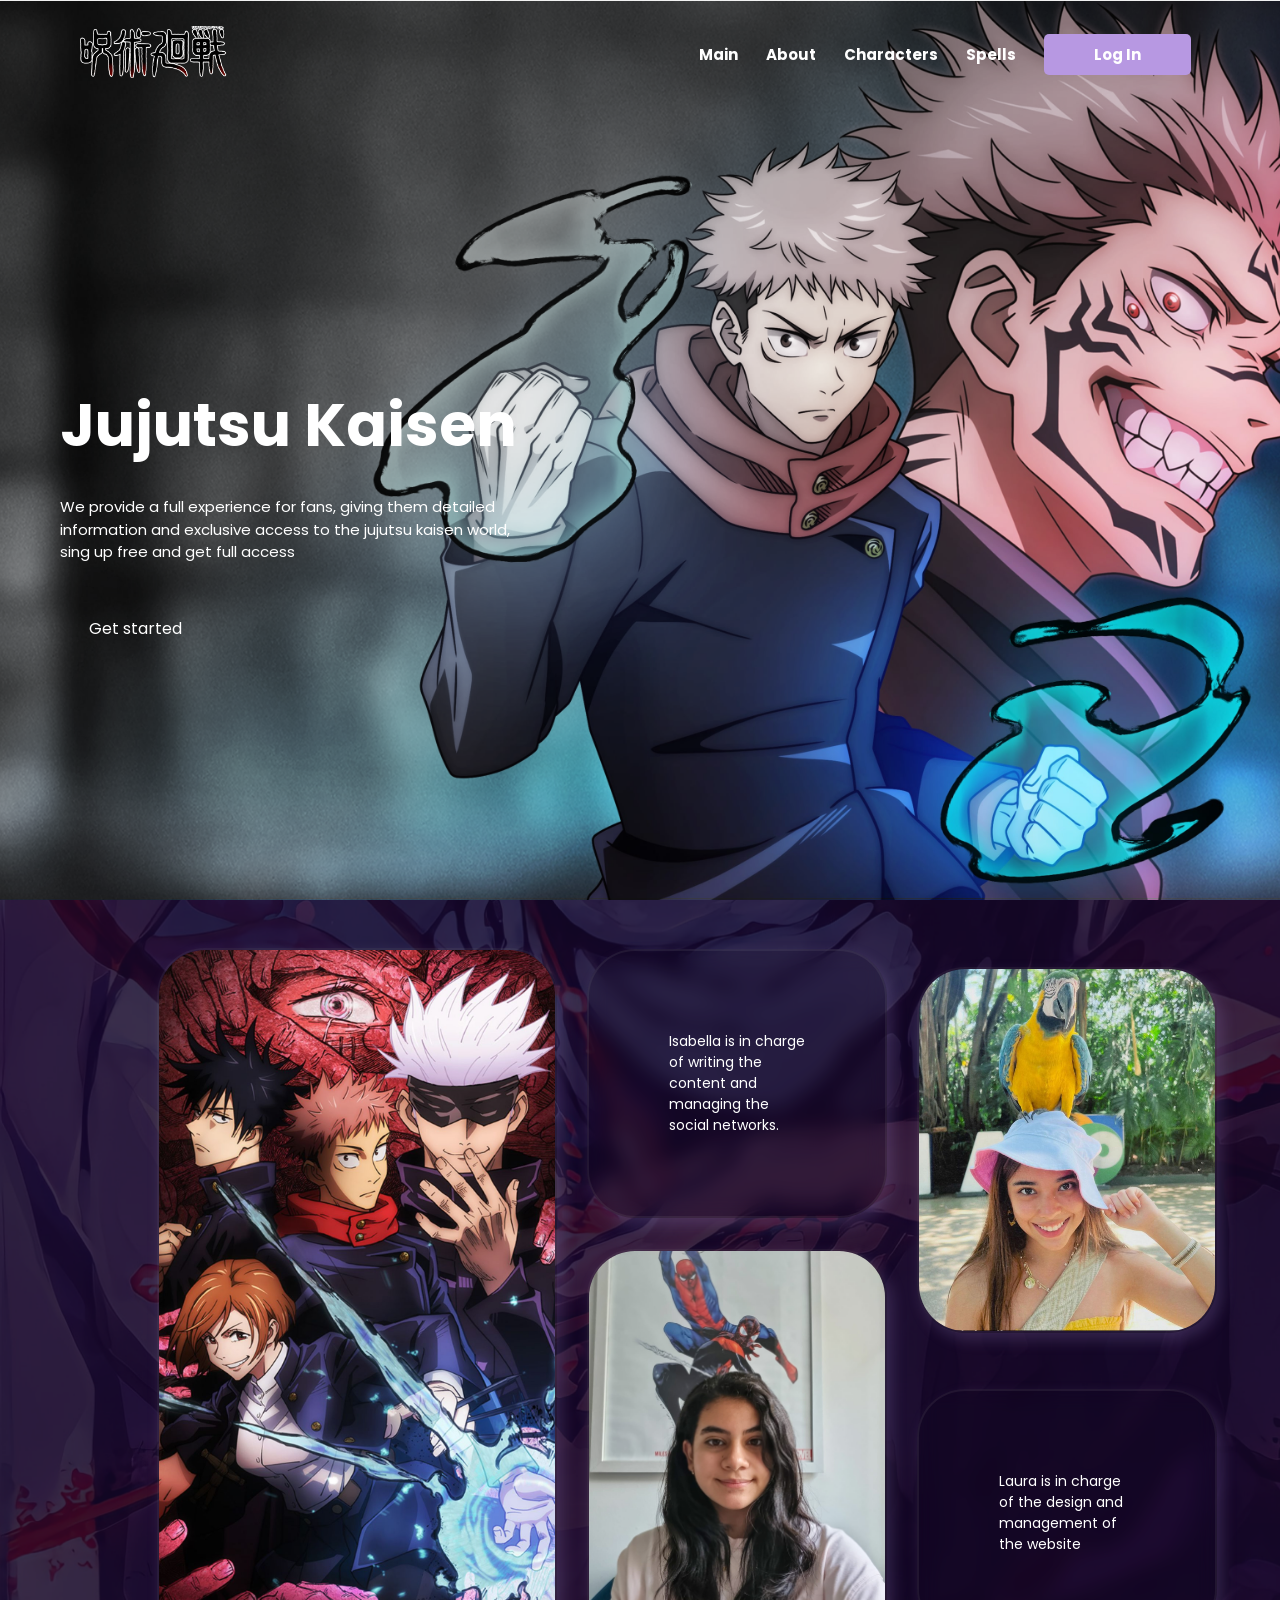
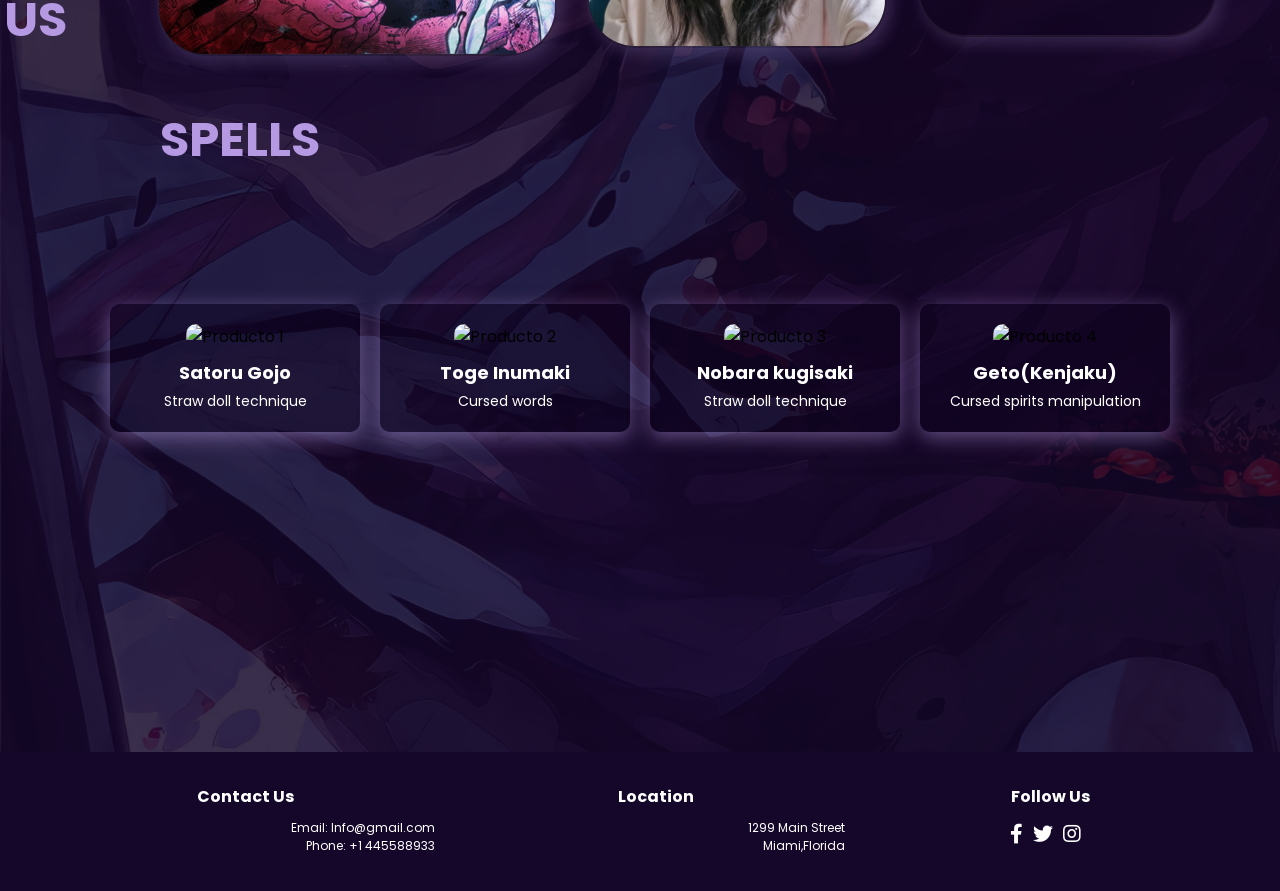
==== index.html @ 29f7ece4 "ver1" ====
<!DOCTYPE html>
<html lang="en">
<head>
    <meta charset="UTF-8">
    <meta name="viewport" content="width=device-width, initial-scale=1.0">
    <link rel="stylesheet" href="style.css">
    <link rel="stylesheet" href="https://cdnjs.cloudflare.com/ajax/libs/font-awesome/5.15.4/css/all.min.css">
    <link rel="preconnect" href="https://fonts.googleapis.com">
    <link rel="preconnect" href="https://fonts.gstatic.com" crossorigin>
    <link href="https://fonts.googleapis.com/css2?family=Barlow+Condensed:ital,wght@0,100;0,200;0,300;0,400;0,500;0,600;0,700;0,800;0,900;1,100;1,200;1,300;1,400;1,500;1,600;1,700;1,800;1,900&family=Concert+One&family=Libre+Franklin:ital,wght@0,100..900;1,100..900&family=Montserrat:ital,wght@0,100..900;1,100..900&family=Pacifico&family=Poppins:ital,wght@0,100;0,200;0,300;0,400;0,500;0,600;0,700;0,800;0,900;1,100;1,200;1,300;1,400;1,500;1,600;1,700;1,800;1,900&family=Roboto:ital,wght@0,100;0,300;0,400;0,500;0,700;0,900;1,100;1,300;1,400;1,500;1,700;1,900&display=swap"
    rel="stylesheet">

    <title>Jujutsu Kaisen Web</title>
    
    
</head>
<body>
    <section class="header">
        <nav>
            <a href="index.html"><img src="web page jjk assets/fotos/logo jjk 1.png" ></a>
            <div class="nav-links">
                <ul>
                    <li><a href="index.html">Main</a></li>
                    <li><a href="index.html">About</a></li>
                    <li><a href="character/Characters.html">Characters</a></li>
                    <li><a href="character/Characters.html">Spells</a></li>
                    <li><a href="log-in/Log-in.html" ><Button type="button">Log In </Button></a></li>
                </ul>
            </div>
        </nav>
        <div class="text-box">
            <h1>Jujutsu Kaisen</h1>
            <p>We provide a full experience for fans, giving them detailed information 
                and exclusive access to the jujutsu kaisen world, sing up free and get full access</p>
                <a href="../registro/register.html" class="started-btn">Get started</a>
        </div>
    </section>
    <section class="fondoImg"> </section>
    <section class="Us">
      <h1 class="Us__titleA">  US</h1>
        <img src="web page jjk assets/fotos/Jujutsu-Kaisen-Anime-Images-Wallpaper.jpg" alt="" >
        
      <div class="contact-us__Isabella">
          <p class="contact-us__Isabella_p"> Isabella is in charge of writing the content and managing the social networks.</p>
          <div class="contact-us__Isabella_img">
            <img src="web page jjk assets/fotos/Isabella.jpeg" alt="">
          </div>
      </div>

       <div class="contact-us__Laura">
          <p class="contact-us__Laura_p">Laura is in charge of the design and management of the website</p>
          <div class="contact-us__Laura_img">
            <img src="web page jjk assets/fotos/Laura.jpeg"  alt="" class="img__Us">
          </div>
        </div>
    </section>
    <section class="contenedor-slider">
        <h1 class="Us__titleB">SPELLS </h1>
        <div class="slider">
            <div class="card-producto">
                <img src="web page jjk assets/fotos/Rectangle 1400.png" alt="Producto 1">
                <h2>Satoru Gojo</h2>
                <p>Straw doll technique</p>
              </div>
            <div class="card-producto">
                <img src="web page jjk assets/fotos/Rectangle 1401.png" alt="Producto 2">
                <h2>Toge Inumaki</h2>
                <p>Cursed words</p>
              </div>   
            <div class="card-producto">
                <img src="web page jjk assets/fotos/Rectangle 1402.png" alt="Producto 3">
                <h2>Nobara kugisaki</h2>
                <p>Straw doll technique</p>
              </div>
            <div class="card-producto">
                <img src="web page jjk assets/fotos/Rectangle 1403.png" alt="Producto 4">
                <h2>Geto(Kenjaku)</h2>
                <p>Cursed spirits manipulation</p>
            </div>  
        </div>
    </section>   
</body>
<footer>
    <div class="footer-content">
        <div class="column">
            <div class="contact-us">
                <h3>Contact Us</h3>
                <p>Email: Info@gmail.com</p>
                <p>Phone: +1 445588933</p>
            </div>
        </div>
        <div class="column">
            <div class="location">
                <h3>Location</h3>
                <p> 1299 Main Street</p>
                <p>Miami,Florida</p>
            </div>
        </div>
        <div class="social-icons">
            <h3>Follow Us</h3>
            <div class="icons">
                <a href="#"><i class="fab fa-facebook-f"></i></a>
                <a href="#"><i class="fab fa-twitter"></i></a>
                <a href="#"><i class="fab fa-instagram"></i></a>   
            </div>
        </div>
    </div>
    
</footer>
</html>
---- style.css ----
*{
    margin: 0;
    padding: 0;
    box-sizing: border-box;
    font-family: "Poppins", sans-serif;
    font-style: normal;
}
body{
   background-image: url(Frame\ 4.png);
   background-image: no-repeat;
   background-size: cover;
}
.header{
    height: 100vh;
    width: 100vw;
    background-image: url(Frame\ 1.png);

    background-position: center;
    background-size: cover;
    position: relative;
}
nav{ 
    display: flex;
    padding:  2% 6%;
    justify-content: space-between;
    align-items: center;
}
nav img{
    width: 150px
}
.nav-links{
    flex:1;
    text-align: right; 
}
.nav-links ul li{
   list-style: none;
   display: inline-block ;
   padding: 0.5rem 0.75rem;
   position: relative;  
}
.nav-links ul li a{
   color: white;
   text-decoration: none;
   font-size: 0.938rem; 
   font-weight: bold;
   
 }
 .nav-links ul li::after{
    content:'';
    width: 0%;
    height: 2px;
    background:rgba(15, 188, 221, 1) ;
    display: block;
    margin: auto;
    transition: 0.5s;
 }

 .nav-links ul li:hover::after{
    width: 100%;
    transition: 0.5s;
 }
 button{
    background-color:rgba(183, 152, 226, 1) ;
    border: none;
    color: white;
    padding:0.563rem 3.125rem ;
    text-align: center;
    text-decoration: none;
    display: inline-block;
    font-size: 0.938rem;
    font-weight: bold;
    border-radius: 0.313rem;
 }
 .text-box{
   color: white;
    width: 30rem;

    top: 20rem;
    position: absolute;
    text-align: left; 
    margin: 3.75rem; 
    display: flex;
    flex-direction: column;
    justify-content: center;
    align-content: center;
    
    
 }
 .text-box h1{
    font-size: 3.75rem;
    font-weight: bold;
    flex-direction: row;
    
 }
 .text-box p{
   
    margin: 1.625rem 0 2.5rem ;
    font-size:0.938rem;
   }
    
 .started-btn{
   text-align: center;
   display: inline-block;
   text-decoration: none;
   color: white;
   border: 0.063rem;
   padding: 0.75rem;
   background: transparent;
   position: relative;
   cursor: pointer;
   width: 150px;
   border-radius: 0.313rem;
 }
 
.started-btn:hover {
   border: 0.063rem solid rgba(183, 152, 226, 1);
   background: rgba(183, 152, 226, 1) ;
   transition: 0.5s;
}

.Us{
  display: flex;
  flex-direction: row;
  justify-content: center;
  margin: 3rem;
  gap: 1.875rem;
}
.Us img{
  border: 0.125rem solid rgba(162, 162, 162, .1);
 border-right: 0.125rem solid rgba(255, 255, 255,rgba(162, 162, 162, 0.533));
 border-bottom: 0.125rem solid rgba(255, 255, 255,rgba(162, 162, 162, 0.533)) ;
  box-shadow:5px 7px 15px rgba(181, 153, 226, .2) ;
  border-radius: 3rem;
  width: 400px;
  
}
.contact-us__Isabella{
  display: flex;
  flex-direction: column;
  align-items: center;
  justify-content: space-evenly;
  gap: 1.875rem;
}

.contact-us__Laura{
  display: flex;
  flex-direction: column-reverse;
  align-items: center;
  justify-content: space-evenly;
  gap: 1.875rem;
}
p {
  font-size: 0.875rem;
  line-height: 1.5;
  display: flex;
  justify-content: end;
  align-content: flex-end;
  color: white;
 }
.contact-us__Laura_p{
  border-color: white;
  background-color: rgba(12, 2, 28, .1);
  border-radius: 3rem;
  width: 300px;
  padding: 5rem;
  margin: 0;
  border: 0.125rem solid rgba(162, 162, 162, .1);
 border-right: 0.125rem solid rgba(255, 255, 255,rgba(162, 162, 162, 0.533));
 border-bottom: 0.125rem solid rgba(255, 255, 255,rgba(162, 162, 162, 0.533)) ;
  box-shadow:5px 7px 15px rgba(181, 153, 226, .2) ;
  backdrop-filter: blur(1rem);
}
.contact-us__Isabella_p{
  border-color: white;
  background-color: rgba(12, 2, 28, .1);
  border-radius: 3rem;
  width: 300px;
  padding: 5rem;
  margin: 0;
  border: 0.125rem solid rgba(162, 162, 162, .1);
  border-right: 0.125rem solid rgba(255, 255, 255,rgba(162, 162, 162, 0.533));
  border-bottom: 0.125rem solid rgba(255, 255, 255,rgba(162, 162, 162, 0.533)) ;
  box-shadow:5px 7px 15px rgba(181, 153, 226, .2)
}
.contact-us__Isabella_p{
  backdrop-filter: blur(0.625rem);
}
.contact-us__Laura_p{
  backdrop-filter: blur(0.625rem); 
}

.contact-us__Isabella_img  img{
  border-radius: 3rem;
  width: 300px
  
}

.contact-us__Laura_img  img{
  border-radius: 3rem;
  width: 300px
}
.Us__titleA{
 font-size: 3rem;
 color: rgba(181, 153, 226, 1) ;
 margin-left: -3.75rem;
 margin-right: 3.75rem;
 position: relative;
 flex-direction: row;
 justify-content: flex-end;
 align-content: flex-end;
 
}

.contendor-slider{
  padding: 4rem;

  
}
.slider{
  display: flex;
  flex-direction: row;
  justify-content: center;
 
 }
.card-producto{
 width: 15.625rem;
 margin: 0.625rem;
 margin-bottom: 20rem;
 margin-top: 8rem;
 padding: 1.25rem ;
 border-radius: 0.625rem;
 background-color: rgba(12, 2, 28, .4);
 box-shadow:0 5px 20px rgba(181, 153, 226, .5) ;
 text-align: center;
}

.card-producto img{

 border-radius: 0.625rem;
 height: 9.375rem;
 object-fit: cover;
}
.card-producto h2{
 color: white;
 font-size: 1.125rem;
 margin-top: 0.625rem;
}
.card-producto p {
 font-size: 0.875rem;
 margin-top: 0.313rem;
 justify-content: center;
 color: white;
}
.Us__titleB{
  font-size: 3rem;
  color: rgba(181, 153, 226, 1) ;
  margin-left: 10rem;
  margin-right: 3.75rem;
  position: relative;
  flex-direction: row;
  justify-content: flex-end;
  align-content: flex-end;
  
}

footer{
  background-color: rgba(20, 7, 41, 1);
  padding: 2rem;
  text-align: center;
}
.footer-content{
  display: flex;
  justify-content: space-around;

  max-width: 75rem;
  margin: 0 auto;
}
.column{
  flex: 1;
  padding: 0 1rem;
}
.contact-us,
.location,
.social-icons{
  flex:1;
}
.contact-us h3,
.location h3,
.social-icons h3{
  color: white;
  font-size: 1rem;
  margin-bottom: 0.625rem;
}
.contact-us p,
.location p{
  color: white;
  font-size:0.75rem ;
  margin: 0;
}
.social-icons .icons {
  display: flex;
  justify-content: center;
  margin-bottom: 0.625rem;
}

.social-icons .icons a{
  display: inline-block;
  margin-right: 0.625rem;
  color: white;
  font-size: 1.25rem;
  transition: color 0.3s;
}
.social-icons .icons a:hover {
  color: blueviolet;
}
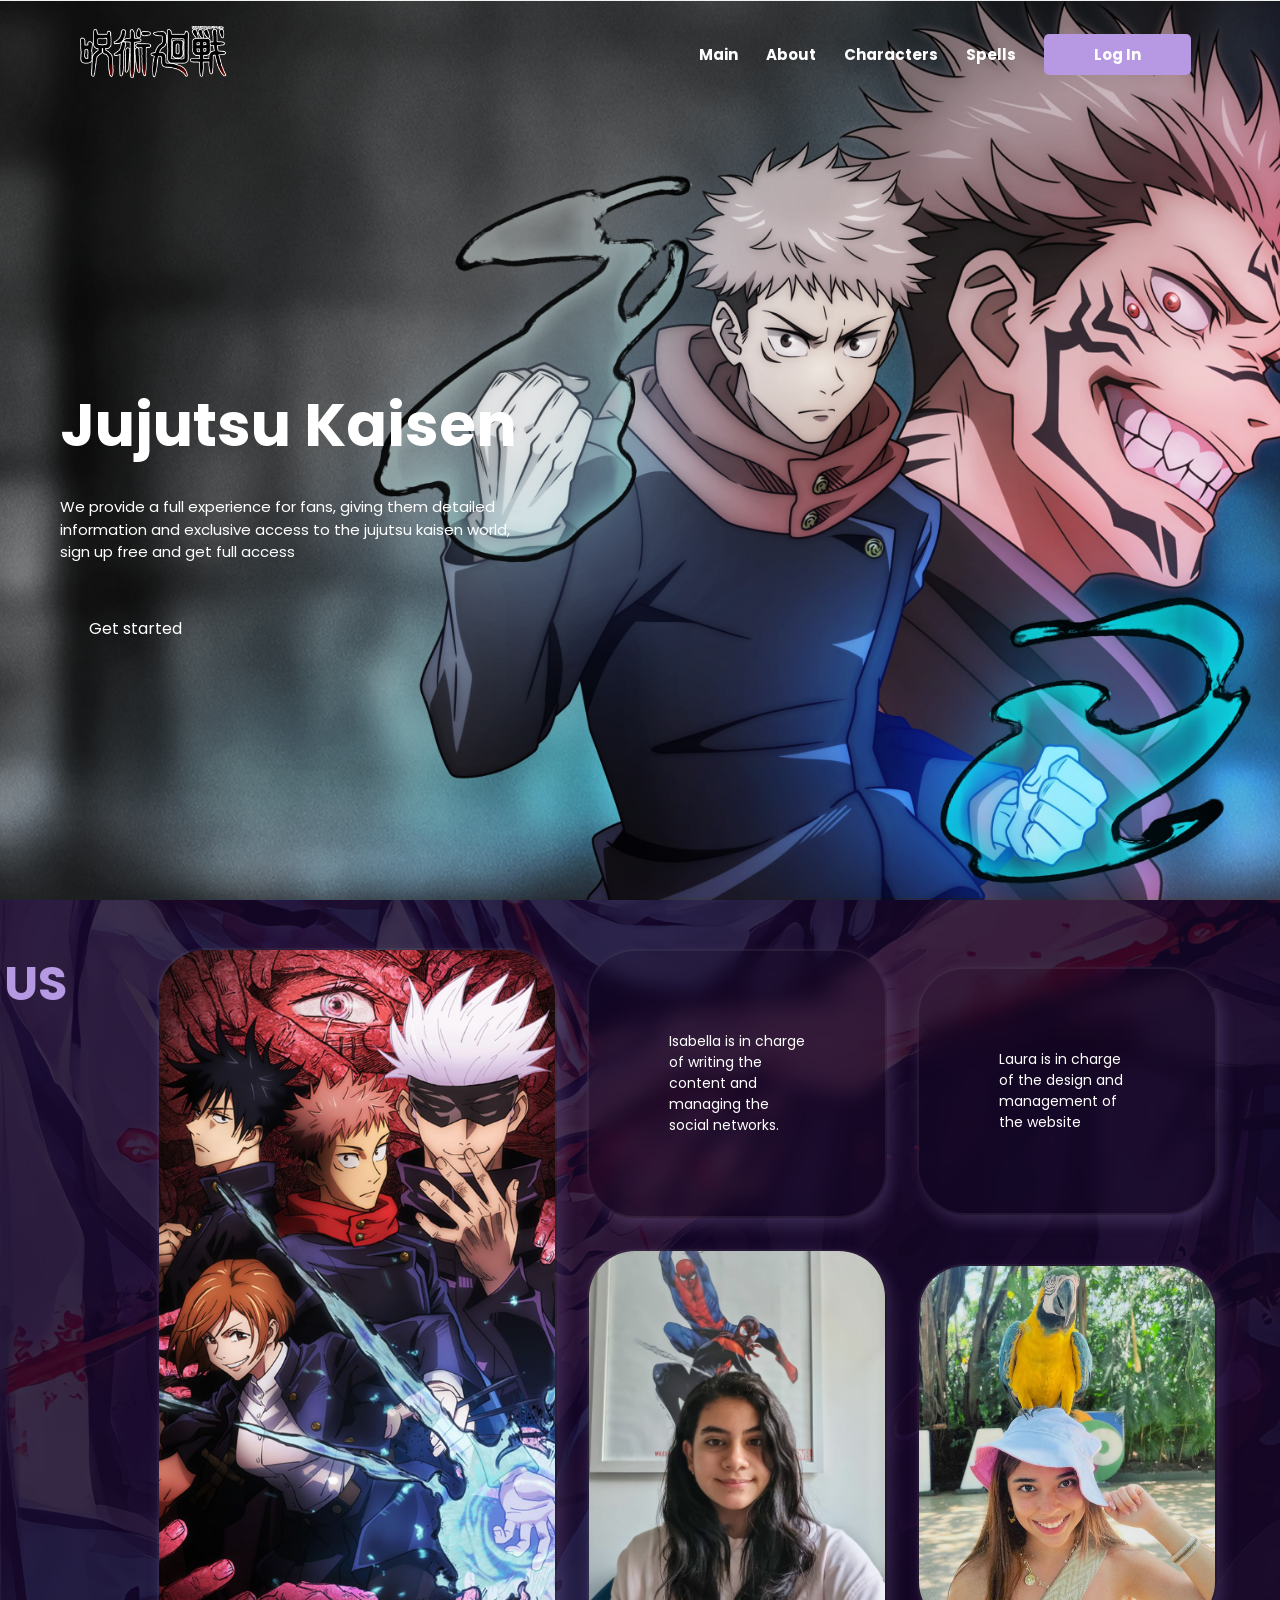
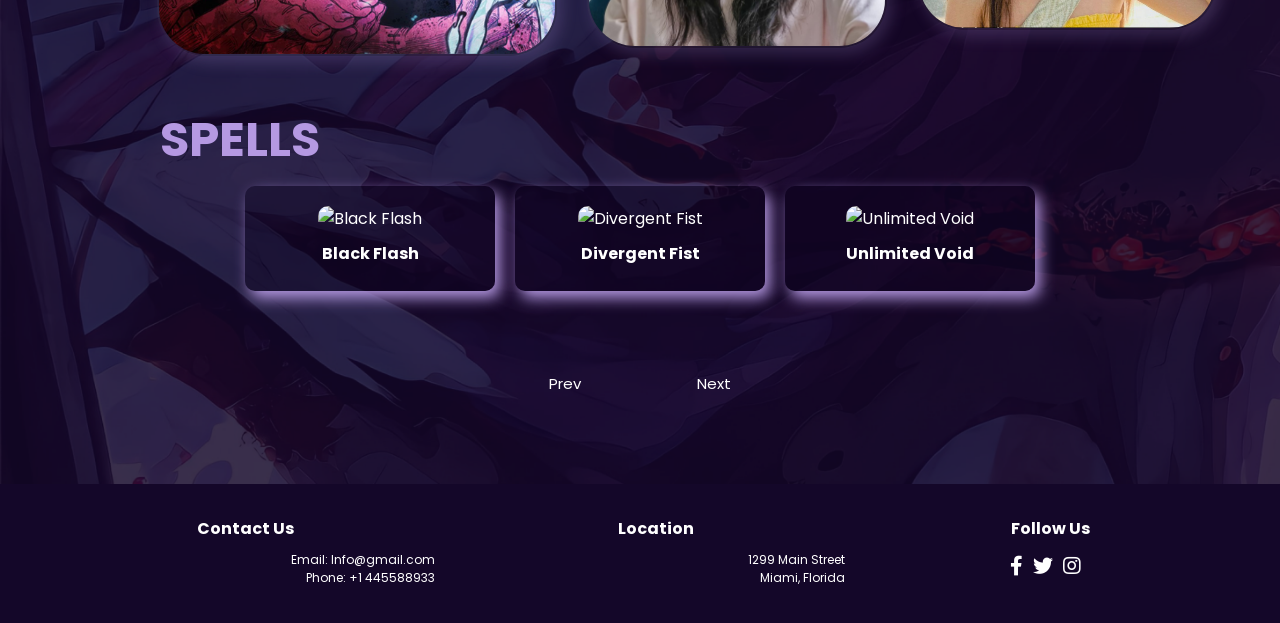
==== commit 2b0a996a: "carrusel funcional, se aplicaron las cards despells usando js y constrsuctor" ====
--- a/index.html
+++ b/index.html
@@ -9,10 +9,7 @@
     <link rel="preconnect" href="https://fonts.gstatic.com" crossorigin>
     <link href="https://fonts.googleapis.com/css2?family=Barlow+Condensed:ital,wght@0,100;0,200;0,300;0,400;0,500;0,600;0,700;0,800;0,900;1,100;1,200;1,300;1,400;1,500;1,600;1,700;1,800;1,900&family=Concert+One&family=Libre+Franklin:ital,wght@0,100..900;1,100..900&family=Montserrat:ital,wght@0,100..900;1,100..900&family=Pacifico&family=Poppins:ital,wght@0,100;0,200;0,300;0,400;0,500;0,600;0,700;0,800;0,900;1,100;1,200;1,300;1,400;1,500;1,600;1,700;1,800;1,900&family=Roboto:ital,wght@0,100;0,300;0,400;0,500;0,700;0,900;1,100;1,300;1,400;1,500;1,700;1,900&display=swap"
     rel="stylesheet">
-
     <title>Jujutsu Kaisen Web</title>
-    
-    
 </head>
 <body>
     <section class="header">
@@ -23,88 +20,79 @@
                     <li><a href="index.html">Main</a></li>
                     <li><a href="index.html">About</a></li>
                     <li><a href="character/Characters.html">Characters</a></li>
-                    <li><a href="character/Characters.html">Spells</a></li>
-                    <li><a href="log-in/Log-in.html" ><Button type="button">Log In </Button></a></li>
+                    <li><a href="spells/spells.html">Spells</a></li>
+                    <li><a href="log-in/Log-in.html" ><button type="button" class="log-in">Log In </button></a></li>
                 </ul>
             </div>
         </nav>
         <div class="text-box">
             <h1>Jujutsu Kaisen</h1>
             <p>We provide a full experience for fans, giving them detailed information 
-                and exclusive access to the jujutsu kaisen world, sing up free and get full access</p>
-                <a href="../registro/register.html" class="started-btn">Get started</a>
+                and exclusive access to the jujutsu kaisen world, sign up free and get full access</p>
+            <a href="../register/register.html" class="started-btn">Get started</a>
         </div>
     </section>
     <section class="fondoImg"> </section>
     <section class="Us">
-      <h1 class="Us__titleA">  US</h1>
+        <h1 class="Us__titleA">  US</h1>
         <img src="web page jjk assets/fotos/Jujutsu-Kaisen-Anime-Images-Wallpaper.jpg" alt="" >
         
-      <div class="contact-us__Isabella">
-          <p class="contact-us__Isabella_p"> Isabella is in charge of writing the content and managing the social networks.</p>
-          <div class="contact-us__Isabella_img">
-            <img src="web page jjk assets/fotos/Isabella.jpeg" alt="">
-          </div>
-      </div>
+        <div class="contact-us__Isabella">
+            <p class="contact-us__Isabella_p"> Isabella is in charge of writing the content and managing the social networks.</p>
+            <div class="contact-us__Isabella_img">
+                <img src="web page jjk assets/fotos/Isabella.jpeg" alt="">
+            </div>
+        </div>
 
-       <div class="contact-us__Laura">
-          <p class="contact-us__Laura_p">Laura is in charge of the design and management of the website</p>
-          <div class="contact-us__Laura_img">
-            <img src="web page jjk assets/fotos/Laura.jpeg"  alt="" class="img__Us">
-          </div>
+        <div class="contact-us__Laura">
+            <p class="contact-us__Laura_p">Laura is in charge of the design and management of the website</p>
+            <div class="contact-us__Laura_img">
+                <img src="web page jjk assets/fotos/Laura.jpeg"  alt="" class="img__Us">
+            </div>
         </div>
     </section>
-    <section class="contenedor-slider">
-        <h1 class="Us__titleB">SPELLS </h1>
-        <div class="slider">
-            <div class="card-producto">
-                <img src="web page jjk assets/fotos/Rectangle 1400.png" alt="Producto 1">
-                <h2>Satoru Gojo</h2>
-                <p>Straw doll technique</p>
-              </div>
-            <div class="card-producto">
-                <img src="web page jjk assets/fotos/Rectangle 1401.png" alt="Producto 2">
-                <h2>Toge Inumaki</h2>
-                <p>Cursed words</p>
-              </div>   
-            <div class="card-producto">
-                <img src="web page jjk assets/fotos/Rectangle 1402.png" alt="Producto 3">
-                <h2>Nobara kugisaki</h2>
-                <p>Straw doll technique</p>
-              </div>
-            <div class="card-producto">
-                <img src="web page jjk assets/fotos/Rectangle 1403.png" alt="Producto 4">
-                <h2>Geto(Kenjaku)</h2>
-                <p>Cursed spirits manipulation</p>
-            </div>  
-        </div>
-    </section>   
-</body>
-<footer>
-    <div class="footer-content">
-        <div class="column">
-            <div class="contact-us">
-                <h3>Contact Us</h3>
-                <p>Email: Info@gmail.com</p>
-                <p>Phone: +1 445588933</p>
+</section>
+<section class="contenedor-slider">
+    <h1 class="Us__titleB">SPELLS</h1>
+    <div class="productos-container">
+        <ul class="productos">
+            <!-- Aquí se inyectarán las tarjetas de hechizos -->
+        </ul>  
+    </div>
+    <div class="contenedor-botones"> <!-- Contenedor para los botones -->
+        <button class="prev-btn">Prev</button>
+        <button class="next-btn">Next</button>
+    </div>
+</section>
+
+
+    <footer>
+        <div class="footer-content">
+            <div class="column">
+                <div class="contact-us">
+                    <h3>Contact Us</h3>
+                    <p>Email: Info@gmail.com</p>
+                    <p>Phone: +1 445588933</p>
+                </div>
+            </div>
+            <div class="column">
+                <div class="location">
+                    <h3>Location</h3>
+                    <p> 1299 Main Street</p>
+                    <p>Miami, Florida</p>
+                </div>
+            </div>
+            <div class="social-icons">
+                <h3>Follow Us</h3>
+                <div class="icons">
+                    <a href="#"><i class="fab fa-facebook-f"></i></a>
+                    <a href="#"><i class="fab fa-twitter"></i></a>
+                    <a href="#"><i class="fab fa-instagram"></i></a>   
+                </div>
             </div>
         </div>
-        <div class="column">
-            <div class="location">
-                <h3>Location</h3>
-                <p> 1299 Main Street</p>
-                <p>Miami,Florida</p>
-            </div>
-        </div>
-        <div class="social-icons">
-            <h3>Follow Us</h3>
-            <div class="icons">
-                <a href="#"><i class="fab fa-facebook-f"></i></a>
-                <a href="#"><i class="fab fa-twitter"></i></a>
-                <a href="#"><i class="fab fa-instagram"></i></a>   
-            </div>
-        </div>
-    </div>
-    
-</footer>
-</html>+    </footer>
+
+    <script src="index.js" type="module"></script>
+</body>
+</html>
--- a/style.css
+++ b/style.css
@@ -1,140 +1,143 @@
-*{
-    margin: 0;
-    padding: 0;
-    box-sizing: border-box;
-    font-family: "Poppins", sans-serif;
-    font-style: normal;
-}
-body{
-   background-image: url(Frame\ 4.png);
-   background-image: no-repeat;
-   background-size: cover;
-}
-.header{
-    height: 100vh;
-    width: 100vw;
-    background-image: url(Frame\ 1.png);
-
-    background-position: center;
-    background-size: cover;
-    position: relative;
-}
-nav{ 
-    display: flex;
-    padding:  2% 6%;
-    justify-content: space-between;
-    align-items: center;
-}
-nav img{
-    width: 150px
-}
-.nav-links{
-    flex:1;
-    text-align: right; 
-}
-.nav-links ul li{
-   list-style: none;
-   display: inline-block ;
-   padding: 0.5rem 0.75rem;
-   position: relative;  
-}
-.nav-links ul li a{
-   color: white;
-   text-decoration: none;
-   font-size: 0.938rem; 
-   font-weight: bold;
-   
- }
- .nav-links ul li::after{
-    content:'';
-    width: 0%;
-    height: 2px;
-    background:rgba(15, 188, 221, 1) ;
-    display: block;
-    margin: auto;
-    transition: 0.5s;
- }
-
- .nav-links ul li:hover::after{
-    width: 100%;
-    transition: 0.5s;
- }
- button{
-    background-color:rgba(183, 152, 226, 1) ;
-    border: none;
-    color: white;
-    padding:0.563rem 3.125rem ;
-    text-align: center;
-    text-decoration: none;
-    display: inline-block;
-    font-size: 0.938rem;
-    font-weight: bold;
-    border-radius: 0.313rem;
- }
- .text-box{
-   color: white;
-    width: 30rem;
-
-    top: 20rem;
-    position: absolute;
-    text-align: left; 
-    margin: 3.75rem; 
-    display: flex;
-    flex-direction: column;
-    justify-content: center;
-    align-content: center;
-    
-    
- }
- .text-box h1{
-    font-size: 3.75rem;
-    font-weight: bold;
-    flex-direction: row;
-    
- }
- .text-box p{
-   
-    margin: 1.625rem 0 2.5rem ;
-    font-size:0.938rem;
-   }
-    
- .started-btn{
-   text-align: center;
-   display: inline-block;
-   text-decoration: none;
-   color: white;
-   border: 0.063rem;
-   padding: 0.75rem;
-   background: transparent;
-   position: relative;
-   cursor: pointer;
-   width: 150px;
-   border-radius: 0.313rem;
- }
- 
+* {
+  margin: 0;
+  padding: 0;
+  box-sizing: border-box;
+  font-family: "Poppins", sans-serif;
+  font-style: normal;
+}
+
+body {
+  background-image: url('Frame 4.png'); /* Corregir la URL del fondo */
+  background-repeat: no-repeat;
+  background-size: cover;
+}
+
+.header {
+  height: 100vh;
+  width: 100vw;
+  background-image: url('Frame 1.png'); /* Corregir la URL del fondo */
+  background-position: center;
+  background-size: cover;
+  position: relative;
+}
+
+nav {
+  display: flex;
+  padding: 2% 6%;
+  justify-content: space-between;
+  align-items: center;
+}
+
+nav img {
+  width: 150px;
+}
+
+.nav-links {
+  flex: 1;
+  text-align: right;
+}
+
+.nav-links ul li {
+  list-style: none;
+  display: inline-block;
+  padding: 0.5rem 0.75rem;
+  position: relative;
+}
+
+.nav-links ul li a {
+  color: white;
+  text-decoration: none;
+  font-size: 0.938rem;
+  font-weight: bold;
+}
+
+.nav-links ul li::after {
+  content: '';
+  width: 0%;
+  height: 2px;
+  background: rgba(15, 188, 221, 1);
+  display: block;
+  margin: auto;
+  transition: 0.5s;
+}
+
+.nav-links ul li:hover::after {
+  width: 100%;
+  transition: 0.5s;
+}
+.log-in{
+  background-color: rgba(183, 152, 226, 1);
+  border: none;
+  color: white;
+  padding: 0.563rem 3.125rem;
+  text-align: center;
+  text-decoration: none;
+  font-size: 0.938rem;
+  font-weight: bold;
+  border-radius: 0.313rem;
+  cursor: pointer;
+}
+.text-box {
+  color: white;
+  width: 30rem;
+  top: 20rem;
+  position: absolute;
+  text-align: left;
+  margin: 3.75rem;
+  display: flex;
+  flex-direction: column;
+  justify-content: center;
+  align-content: center;
+}
+
+.text-box h1 {
+  font-size: 3.75rem;
+  font-weight: bold;
+}
+
+.text-box p {
+  margin: 1.625rem 0 2.5rem;
+  font-size: 0.938rem;
+}
+
+.started-btn {
+  text-align: center;
+  display: inline-block;
+  text-decoration: none;
+  color: white;
+  border: 0.063rem;
+  padding: 0.75rem;
+  background: transparent;
+  position: relative;
+  cursor: pointer;
+  width: 150px;
+  border-radius: 0.313rem;
+}
+
 .started-btn:hover {
-   border: 0.063rem solid rgba(183, 152, 226, 1);
-   background: rgba(183, 152, 226, 1) ;
-   transition: 0.5s;
-}
-
-.Us{
+  border: 0.063rem solid rgba(183, 152, 226, 1);
+  background: rgba(183, 152, 226, 1);
+  transition: 0.5s;
+}
+
+.Us {
   display: flex;
   flex-direction: row;
   justify-content: center;
   margin: 3rem;
   gap: 1.875rem;
 }
-.Us img{
+
+.Us img {
   border: 0.125rem solid rgba(162, 162, 162, .1);
- border-right: 0.125rem solid rgba(255, 255, 255,rgba(162, 162, 162, 0.533));
- border-bottom: 0.125rem solid rgba(255, 255, 255,rgba(162, 162, 162, 0.533)) ;
-  box-shadow:5px 7px 15px rgba(181, 153, 226, .2) ;
+  border-right: 0.125rem solid rgba(255, 255, 255,rgba(162, 162, 162, 0.533));
+  border-bottom: 0.125rem solid rgba(255, 255, 255,rgba(162, 162, 162, 0.533));
+  box-shadow: 5px 7px 15px rgba(181, 153, 226, .2);
   border-radius: 3rem;
   width: 400px;
-  
-}
-.contact-us__Isabella{
+}
+
+.contact-us__Isabella, .contact-us__Laura {
   display: flex;
   flex-direction: column;
   align-items: center;
@@ -142,13 +145,6 @@
   gap: 1.875rem;
 }
 
-.contact-us__Laura{
-  display: flex;
-  flex-direction: column-reverse;
-  align-items: center;
-  justify-content: space-evenly;
-  gap: 1.875rem;
-}
 p {
   font-size: 0.875rem;
   line-height: 1.5;
@@ -156,21 +152,9 @@
   justify-content: end;
   align-content: flex-end;
   color: white;
- }
-.contact-us__Laura_p{
-  border-color: white;
-  background-color: rgba(12, 2, 28, .1);
-  border-radius: 3rem;
-  width: 300px;
-  padding: 5rem;
-  margin: 0;
-  border: 0.125rem solid rgba(162, 162, 162, .1);
- border-right: 0.125rem solid rgba(255, 255, 255,rgba(162, 162, 162, 0.533));
- border-bottom: 0.125rem solid rgba(255, 255, 255,rgba(162, 162, 162, 0.533)) ;
-  box-shadow:5px 7px 15px rgba(181, 153, 226, .2) ;
-  backdrop-filter: blur(1rem);
-}
-.contact-us__Isabella_p{
+}
+
+.contact-us__Laura_p, .contact-us__Isabella_p {
   border-color: white;
   background-color: rgba(12, 2, 28, .1);
   border-radius: 3rem;
@@ -179,137 +163,162 @@
   margin: 0;
   border: 0.125rem solid rgba(162, 162, 162, .1);
   border-right: 0.125rem solid rgba(255, 255, 255,rgba(162, 162, 162, 0.533));
-  border-bottom: 0.125rem solid rgba(255, 255, 255,rgba(162, 162, 162, 0.533)) ;
-  box-shadow:5px 7px 15px rgba(181, 153, 226, .2)
-}
-.contact-us__Isabella_p{
+  border-bottom: 0.125rem solid rgba(255, 255, 255,rgba(162, 162, 162, 0.533));
+  box-shadow: 5px 7px 15px rgba(181, 153, 226, .2);
+  backdrop-filter: blur(1rem);
+}
+
+.contact-us__Isabella_p, .contact-us__Laura_p {
   backdrop-filter: blur(0.625rem);
 }
-.contact-us__Laura_p{
-  backdrop-filter: blur(0.625rem); 
-}
-
-.contact-us__Isabella_img  img{
+
+.contact-us__Isabella_img img, .contact-us__Laura_img img {
   border-radius: 3rem;
-  width: 300px
-  
-}
-
-.contact-us__Laura_img  img{
-  border-radius: 3rem;
-  width: 300px
-}
-.Us__titleA{
- font-size: 3rem;
- color: rgba(181, 153, 226, 1) ;
- margin-left: -3.75rem;
- margin-right: 3.75rem;
- position: relative;
- flex-direction: row;
- justify-content: flex-end;
- align-content: flex-end;
- 
-}
-
-.contendor-slider{
+  width: 300px;
+}
+
+.Us__titleA, .Us__titleB {
+  font-size: 3rem;
+  color: rgba(181, 153, 226, 1);
+}
+
+.Us__titleA {
+  margin-left: -3.75rem;
+  margin-right: 3.75rem;
+}
+
+.Us__titleB {
+  margin-left: 10rem;
+  margin-right: 3.75rem;
+}
+
+.contendor-slider {
   padding: 4rem;
-
-  
-}
-.slider{
+  text-align: center;
+}
+
+.productos {
+  text-align: center;
+  color: white;
+  width: 100%;
+  max-width: 1000px;
+  margin: 0 auto;
   display: flex;
   flex-direction: row;
   justify-content: center;
- 
- }
-.card-producto{
- width: 15.625rem;
- margin: 0.625rem;
- margin-bottom: 20rem;
- margin-top: 8rem;
- padding: 1.25rem ;
- border-radius: 0.625rem;
- background-color: rgba(12, 2, 28, .4);
- box-shadow:0 5px 20px rgba(181, 153, 226, .5) ;
- text-align: center;
-}
-
-.card-producto img{
-
- border-radius: 0.625rem;
- height: 9.375rem;
- object-fit: cover;
-}
-.card-producto h2{
- color: white;
- font-size: 1.125rem;
- margin-top: 0.625rem;
-}
-.card-producto p {
- font-size: 0.875rem;
- margin-top: 0.313rem;
- justify-content: center;
- color: white;
-}
-.Us__titleB{
-  font-size: 3rem;
-  color: rgba(181, 153, 226, 1) ;
-  margin-left: 10rem;
-  margin-right: 3.75rem;
-  position: relative;
-  flex-direction: row;
-  justify-content: flex-end;
-  align-content: flex-end;
-  
-}
-
-footer{
+}
+
+.productos ul {
+  list-style: none;
+  padding: 0;
+}
+
+.productos li.productos__producto {
+  width: 15.625rem;
+  margin: 0.625rem;
+  margin-bottom: 4rem;
+  padding: 1.25rem;
+  border-radius: 0.625rem;
+  background-color: rgba(12, 2, 28, 0.4);
+  box-shadow: 5px 7px 15px rgba(181, 153, 226, 1);
+  text-align: center;
+  transition: transform 0.6s ease;
+}
+
+.productos li.productos__producto:hover {
+  transform: translateY(-20px);
+}
+
+.productos li.productos__producto img {
+  border-radius: 0.625rem;
+  height: 9.375rem;
+  object-fit: cover;
+  cursor: pointer;
+}
+
+.productos li.productos__producto h2 {
+  color: white;
+  font-size: 1rem;
+  margin-top: 0.625rem;
+  margin-bottom: 0.313rem;
+  text-decoration: none;
+  text-decoration-color: none;
+}
+
+.contenedor-botones {
+  display: flex;
+  justify-content: center; 
+  margin-top: 0.5rem; 
+  margin-bottom: 5rem;
+}
+
+.prev-btn,
+.next-btn {
+  color: white;
+  background: transparent;
+  border: none;
+  padding: 0.563rem 3.125rem;
+  text-decoration: none;
+  font-size: 0.938rem;
+  border-radius: 0.313rem;
+  cursor: pointer;
+  display: inline-block; 
+  margin: 0 0.5rem; 
+}
+.prev-btn:hover,
+.next-btn:hover {
+  border: 0.063rem solid rgba(183, 152, 226, 1);
+  background: rgba(183, 152, 226, 1);
+  transition: 0.5s;
+}
+footer {
   background-color: rgba(20, 7, 41, 1);
   padding: 2rem;
   text-align: center;
 }
-.footer-content{
+
+.footer-content {
   display: flex;
   justify-content: space-around;
-
   max-width: 75rem;
   margin: 0 auto;
 }
-.column{
+
+.column {
   flex: 1;
   padding: 0 1rem;
 }
-.contact-us,
-.location,
-.social-icons{
-  flex:1;
-}
-.contact-us h3,
-.location h3,
-.social-icons h3{
+
+.contact-us, .location, .social-icons {
+  flex: 1;
+}
+
+.contact-us h3, .location h3, .social-icons h3 {
   color: white;
   font-size: 1rem;
   margin-bottom: 0.625rem;
 }
-.contact-us p,
-.location p{
-  color: white;
-  font-size:0.75rem ;
+
+.contact-us p, .location p {
+  color: white;
+  font-size: 0.75rem;
   margin: 0;
 }
+
 .social-icons .icons {
   display: flex;
   justify-content: center;
   margin-bottom: 0.625rem;
 }
 
-.social-icons .icons a{
+.social-icons .icons a {
   display: inline-block;
   margin-right: 0.625rem;
   color: white;
   font-size: 1.25rem;
   transition: color 0.3s;
 }
+
 .social-icons .icons a:hover {
   color: blueviolet;
-}+}
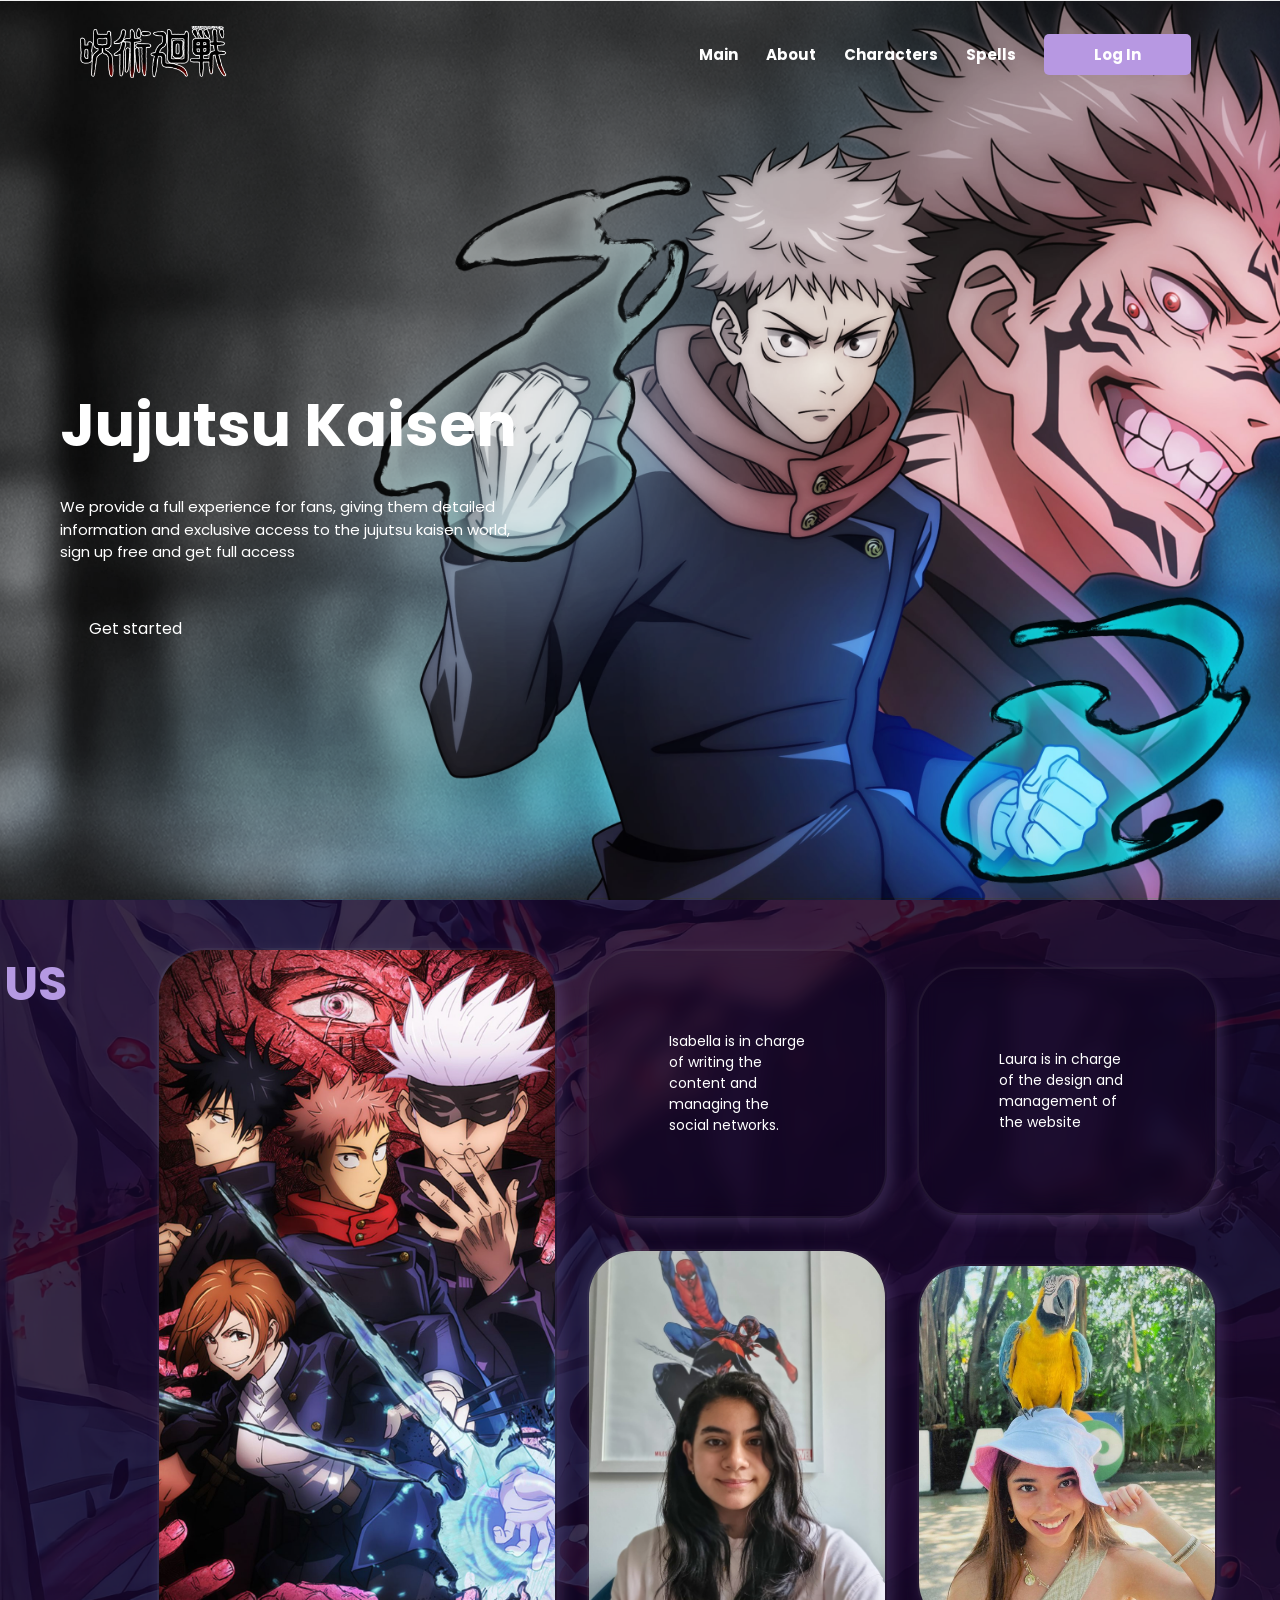
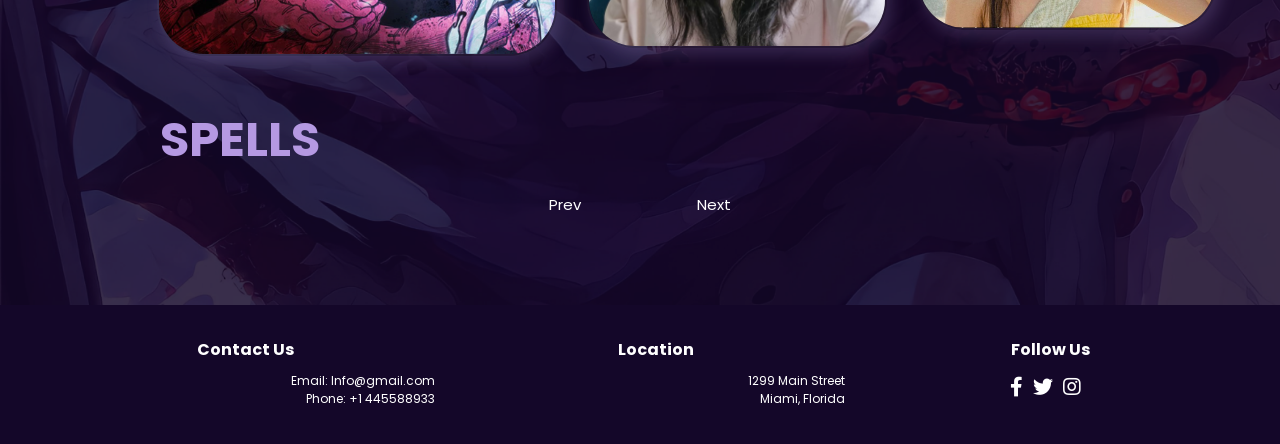
==== commit 0e3746e9: "login/session/register try 1" ====
--- a/index.html
+++ b/index.html
@@ -3,7 +3,7 @@
 <head>
     <meta charset="UTF-8">
     <meta name="viewport" content="width=device-width, initial-scale=1.0">
-    <link rel="stylesheet" href="style.css">
+    <link rel="stylesheet" href="index.css">
     <link rel="stylesheet" href="https://cdnjs.cloudflare.com/ajax/libs/font-awesome/5.15.4/css/all.min.css">
     <link rel="preconnect" href="https://fonts.googleapis.com">
     <link rel="preconnect" href="https://fonts.gstatic.com" crossorigin>
@@ -21,7 +21,7 @@
                     <li><a href="index.html">About</a></li>
                     <li><a href="character/Characters.html">Characters</a></li>
                     <li><a href="spells/spells.html">Spells</a></li>
-                    <li><a href="log-in/Log-in.html" ><button type="button" class="log-in">Log In </button></a></li>
+                    <li id="auth-button"><a href="login.html"><button type="button" class="log-in">Log In</button></a></li>
                 </ul>
             </div>
         </nav>
@@ -29,7 +29,7 @@
             <h1>Jujutsu Kaisen</h1>
             <p>We provide a full experience for fans, giving them detailed information 
                 and exclusive access to the jujutsu kaisen world, sign up free and get full access</p>
-            <a href="../register/register.html" class="started-btn">Get started</a>
+            <a href="register.html" class="started-btn">Get started</a>
         </div>
     </section>
     <section class="fondoImg"> </section>
@@ -65,34 +65,31 @@
     </div>
 </section>
 
-
-    <footer>
-        <div class="footer-content">
-            <div class="column">
-                <div class="contact-us">
-                    <h3>Contact Us</h3>
-                    <p>Email: Info@gmail.com</p>
-                    <p>Phone: +1 445588933</p>
-                </div>
-            </div>
-            <div class="column">
-                <div class="location">
-                    <h3>Location</h3>
-                    <p> 1299 Main Street</p>
-                    <p>Miami, Florida</p>
-                </div>
-            </div>
-            <div class="social-icons">
-                <h3>Follow Us</h3>
-                <div class="icons">
-                    <a href="#"><i class="fab fa-facebook-f"></i></a>
-                    <a href="#"><i class="fab fa-twitter"></i></a>
-                    <a href="#"><i class="fab fa-instagram"></i></a>   
-                </div>
+<footer>
+    <div class="footer-content">
+        <div class="column">
+            <div class="contact-us">
+                <h3>Contact Us</h3>
+                <p>Email: Info@gmail.com</p>
+                <p>Phone: +1 445588933</p>
             </div>
         </div>
-    </footer>
+        <div class="column">
+            <div class="location">
+                <h3>Location</h3>
+                <p> 1299 Main Street</p>
+                <p>Miami, Florida</p>
+            </div>
+        </div>
+        <div class="social-icons">
+            <h3>Follow Us</h3>
+            <div class="icons">
+                <a href="#"><i class="fab fa-facebook-f"></i></a>
+                <a href="#"><i class="fab fa-twitter"></i></a>
+                <a href="#"><i class="fab fa-instagram"></i></a>   
+            </div>
+        </div>
+    </div>
+</footer>
 
-    <script src="index.js" type="module"></script>
-</body>
-</html>
+<script src="index.js" type="module"></scr
--- a/index.css
+++ b/index.css
@@ -0,0 +1,326 @@
+* {
+    margin: 0;
+    padding: 0;
+    box-sizing: border-box;
+    font-family: "Poppins", sans-serif;
+    font-style: normal;
+  }
+  
+  body {
+    background-image: url('Frame 4.png'); /* Corregir la URL del fondo */
+    background-repeat: no-repeat;
+    background-size: cover;
+  }
+  
+  .header {
+    height: 100vh;
+    width: 100vw;
+    background-image: url('Frame 1.png'); /* Corregir la URL del fondo */
+    background-position: center;
+    background-size: cover;
+    position: relative;
+  }
+  
+  nav {
+    display: flex;
+    padding: 2% 6%;
+    justify-content: space-between;
+    align-items: center;
+  }
+  
+  nav img {
+    width: 150px;
+  }
+  
+  .nav-links {
+    flex: 1;
+    text-align: right;
+  }
+  
+  .nav-links ul li {
+    list-style: none;
+    display: inline-block;
+    padding: 0.5rem 0.75rem;
+    position: relative;
+  }
+  
+  .nav-links ul li a {
+    color: white;
+    text-decoration: none;
+    font-size: 0.938rem;
+    font-weight: bold;
+  }
+  
+  .nav-links ul li::after {
+    content: '';
+    width: 0%;
+    height: 2px;
+    background: rgba(15, 188, 221, 1);
+    display: block;
+    margin: auto;
+    transition: 0.5s;
+  }
+  
+  .nav-links ul li:hover::after {
+    width: 100%;
+    transition: 0.5s;
+  }
+  .log-in{
+    background-color: rgba(183, 152, 226, 1);
+    border: none;
+    color: white;
+    padding: 0.563rem 3.125rem;
+    text-align: center;
+    text-decoration: none;
+    font-size: 0.938rem;
+    font-weight: bold;
+    border-radius: 0.313rem;
+    cursor: pointer;
+  }
+  .text-box {
+    color: white;
+    width: 30rem;
+    top: 20rem;
+    position: absolute;
+    text-align: left;
+    margin: 3.75rem;
+    display: flex;
+    flex-direction: column;
+    justify-content: center;
+    align-content: center;
+  }
+  
+  .text-box h1 {
+    font-size: 3.75rem;
+    font-weight: bold;
+  }
+  
+  .text-box p {
+    margin: 1.625rem 0 2.5rem;
+    font-size: 0.938rem;
+  }
+  
+  .started-btn {
+    text-align: center;
+    display: inline-block;
+    text-decoration: none;
+    color: white;
+    border: 0.063rem;
+    padding: 0.75rem;
+    background: transparent;
+    position: relative;
+    cursor: pointer;
+    width: 150px;
+    border-radius: 0.313rem;
+  }
+  
+  .started-btn:hover {
+    border: 0.063rem solid rgba(183, 152, 226, 1);
+    background: rgba(183, 152, 226, 1);
+    transition: 0.5s;
+  }
+  
+  .Us {
+    display: flex;
+    flex-direction: row;
+    justify-content: center;
+    margin: 3rem;
+    gap: 1.875rem;
+  }
+  
+  .Us img {
+    border: 0.125rem solid rgba(162, 162, 162, .1);
+    border-right: 0.125rem solid rgba(255, 255, 255,rgba(162, 162, 162, 0.533));
+    border-bottom: 0.125rem solid rgba(255, 255, 255,rgba(162, 162, 162, 0.533));
+    box-shadow: 5px 7px 15px rgba(181, 153, 226, .2);
+    border-radius: 3rem;
+    width: 400px;
+  }
+  
+  .contact-us__Isabella, .contact-us__Laura {
+    display: flex;
+    flex-direction: column;
+    align-items: center;
+    justify-content: space-evenly;
+    gap: 1.875rem;
+  }
+  
+  p {
+    font-size: 0.875rem;
+    line-height: 1.5;
+    display: flex;
+    justify-content: end;
+    align-content: flex-end;
+    color: white;
+  }
+  
+  .contact-us__Laura_p, .contact-us__Isabella_p {
+    border-color: white;
+    background-color: rgba(12, 2, 28, .1);
+    border-radius: 3rem;
+    width: 300px;
+    padding: 5rem;
+    margin: 0;
+    border: 0.125rem solid rgba(162, 162, 162, .1);
+    border-right: 0.125rem solid rgba(255, 255, 255,rgba(162, 162, 162, 0.533));
+    border-bottom: 0.125rem solid rgba(255, 255, 255,rgba(162, 162, 162, 0.533));
+    box-shadow: 5px 7px 15px rgba(181, 153, 226, .2);
+    backdrop-filter: blur(1rem);
+  }
+  
+  .contact-us__Isabella_p, .contact-us__Laura_p {
+    backdrop-filter: blur(0.625rem);
+  }
+  
+  .contact-us__Isabella_img img, .contact-us__Laura_img img {
+    border-radius: 3rem;
+    width: 300px;
+  }
+  
+  .Us__titleA, .Us__titleB {
+    font-size: 3rem;
+    color: rgba(181, 153, 226, 1);
+  }
+  
+  .Us__titleA {
+    margin-left: -3.75rem;
+    margin-right: 3.75rem;
+  }
+  
+  .Us__titleB {
+    margin-left: 10rem;
+    margin-right: 3.75rem;
+  }
+  
+  .contendor-slider {
+    padding: 4rem;
+    text-align: center;
+  }
+  
+  .productos {
+    text-align: center;
+    color: white;
+    width: 100%;
+    max-width: 1000px;
+    margin: 0 auto;
+    display: flex;
+    flex-direction: row;
+    justify-content: center;
+  }
+  
+  .productos ul {
+    list-style: none;
+    padding: 0;
+  }
+  
+  .productos li.productos__producto {
+    width: 15.625rem;
+    margin: 0.625rem;
+    margin-bottom: 4rem;
+    padding: 1.25rem;
+    border-radius: 0.625rem;
+    background-color: rgba(12, 2, 28, 0.4);
+    box-shadow: 5px 7px 15px rgba(181, 153, 226, 1);
+    text-align: center;
+    transition: transform 0.6s ease;
+  }
+  
+  .productos li.productos__producto:hover {
+    transform: translateY(-20px);
+  }
+  
+  .productos li.productos__producto img {
+    border-radius: 0.625rem;
+    height: 9.375rem;
+    width:9.375rem;;
+    object-fit: cover;
+    cursor: pointer;
+  }
+  
+  .productos li.productos__producto h2 {
+    color: white;
+    font-size: 1rem;
+    margin-top: 0.625rem;
+    margin-bottom: 0.313rem;
+    text-decoration: none;
+    text-decoration-color: none;
+  }
+  
+  .contenedor-botones {
+    display: flex;
+    justify-content: center; 
+    margin-top: 0.5rem; 
+    margin-bottom: 5rem;
+  }
+  
+  .prev-btn,
+  .next-btn {
+    color: white;
+    background: transparent;
+    border: none;
+    padding: 0.563rem 3.125rem;
+    text-decoration: none;
+    font-size: 0.938rem;
+    border-radius: 0.313rem;
+    cursor: pointer;
+    display: inline-block; 
+    margin: 0 0.5rem; 
+  }
+  .prev-btn:hover,
+  .next-btn:hover {
+    border: 0.063rem solid rgba(183, 152, 226, 1);
+    background: rgba(183, 152, 226, 1);
+    transition: 0.5s;
+  }
+  footer {
+    background-color: rgba(20, 7, 41, 1);
+    padding: 2rem;
+    text-align: center;
+  }
+  
+  .footer-content {
+    display: flex;
+    justify-content: space-around;
+    max-width: 75rem;
+    margin: 0 auto;
+  }
+  
+  .column {
+    flex: 1;
+    padding: 0 1rem;
+  }
+  
+  .contact-us, .location, .social-icons {
+    flex: 1;
+  }
+  
+  .contact-us h3, .location h3, .social-icons h3 {
+    color: white;
+    font-size: 1rem;
+    margin-bottom: 0.625rem;
+  }
+  
+  .contact-us p, .location p {
+    color: white;
+    font-size: 0.75rem;
+    margin: 0;
+  }
+  
+  .social-icons .icons {
+    display: flex;
+    justify-content: center;
+    margin-bottom: 0.625rem;
+  }
+  
+  .social-icons .icons a {
+    display: inline-block;
+    margin-right: 0.625rem;
+    color: white;
+    font-size: 1.25rem;
+    transition: color 0.3s;
+  }
+  
+  .social-icons .icons a:hover {
+    color: blueviolet;
+  }
+  
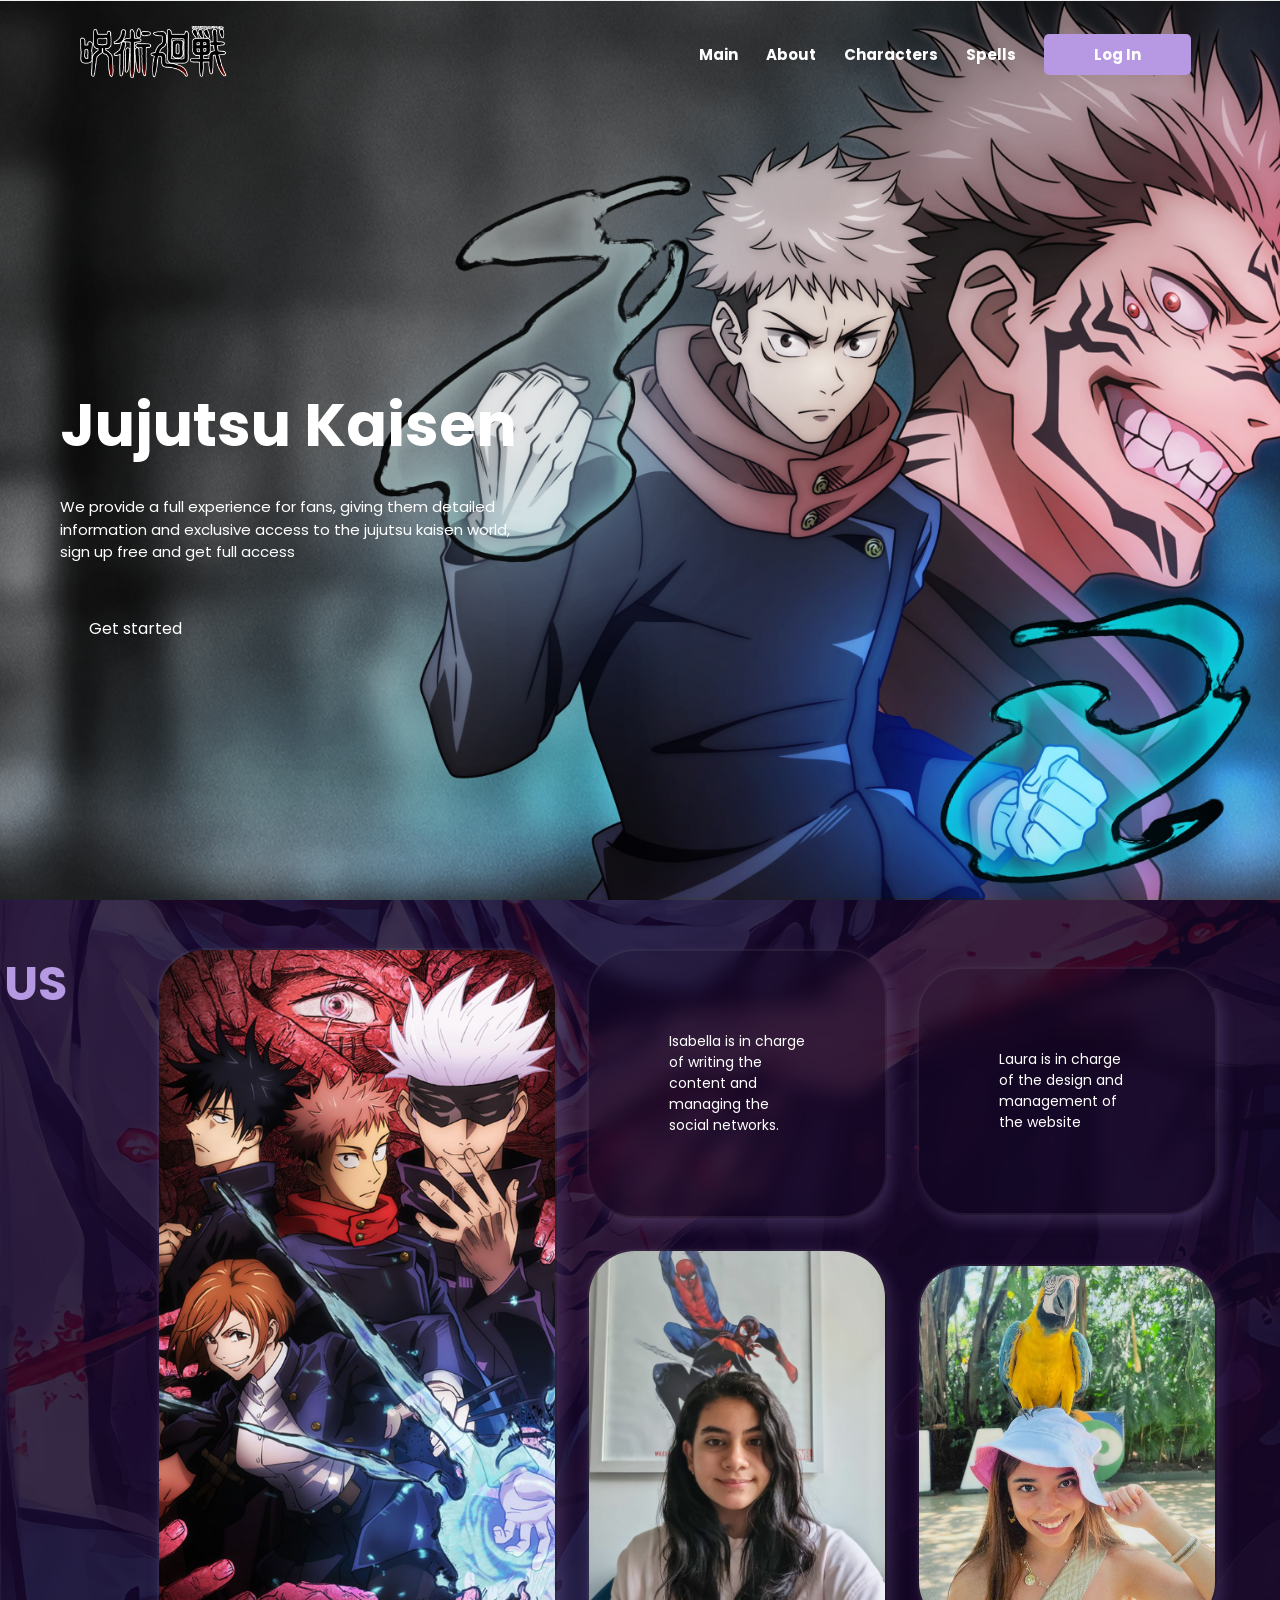
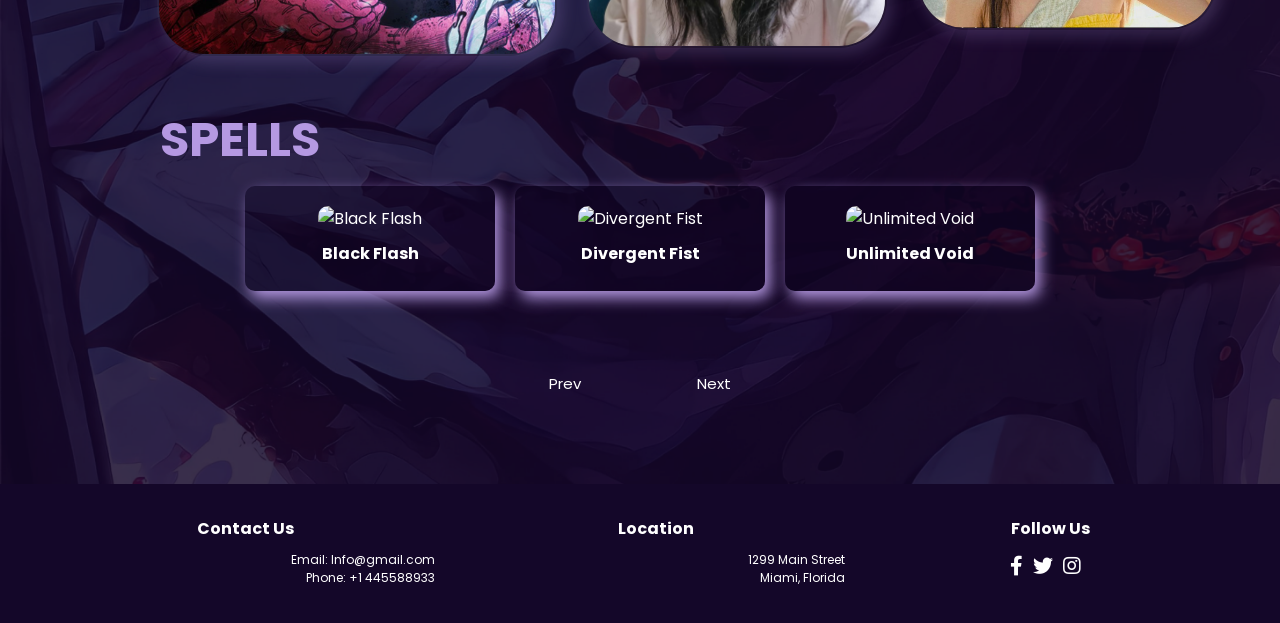
==== commit 81844bf9: "se agrego muchas cosas no funciona" ====
--- a/index.html
+++ b/index.html
@@ -92,4 +92,4 @@
     </div>
 </footer>
 
-<script src="index.js" type="module"></scr
+<script src="index.js" type="module"> </script>
